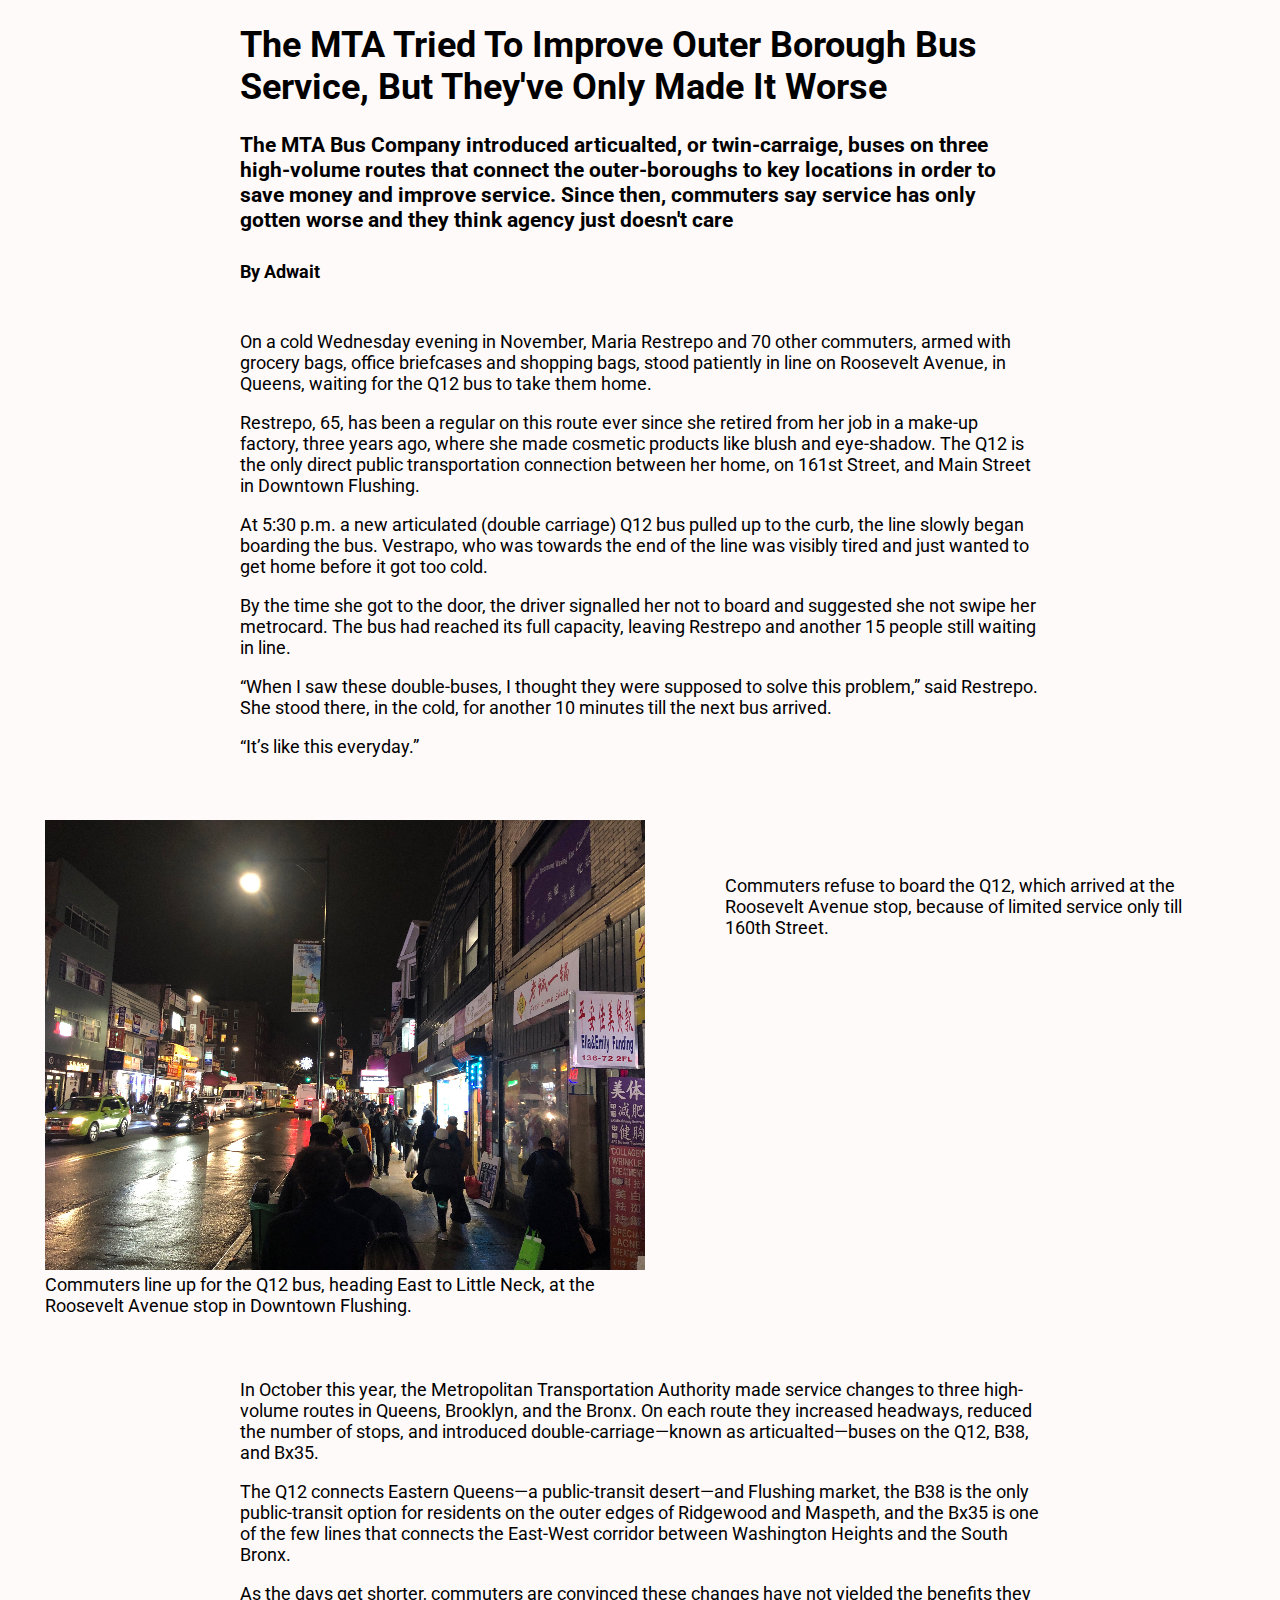
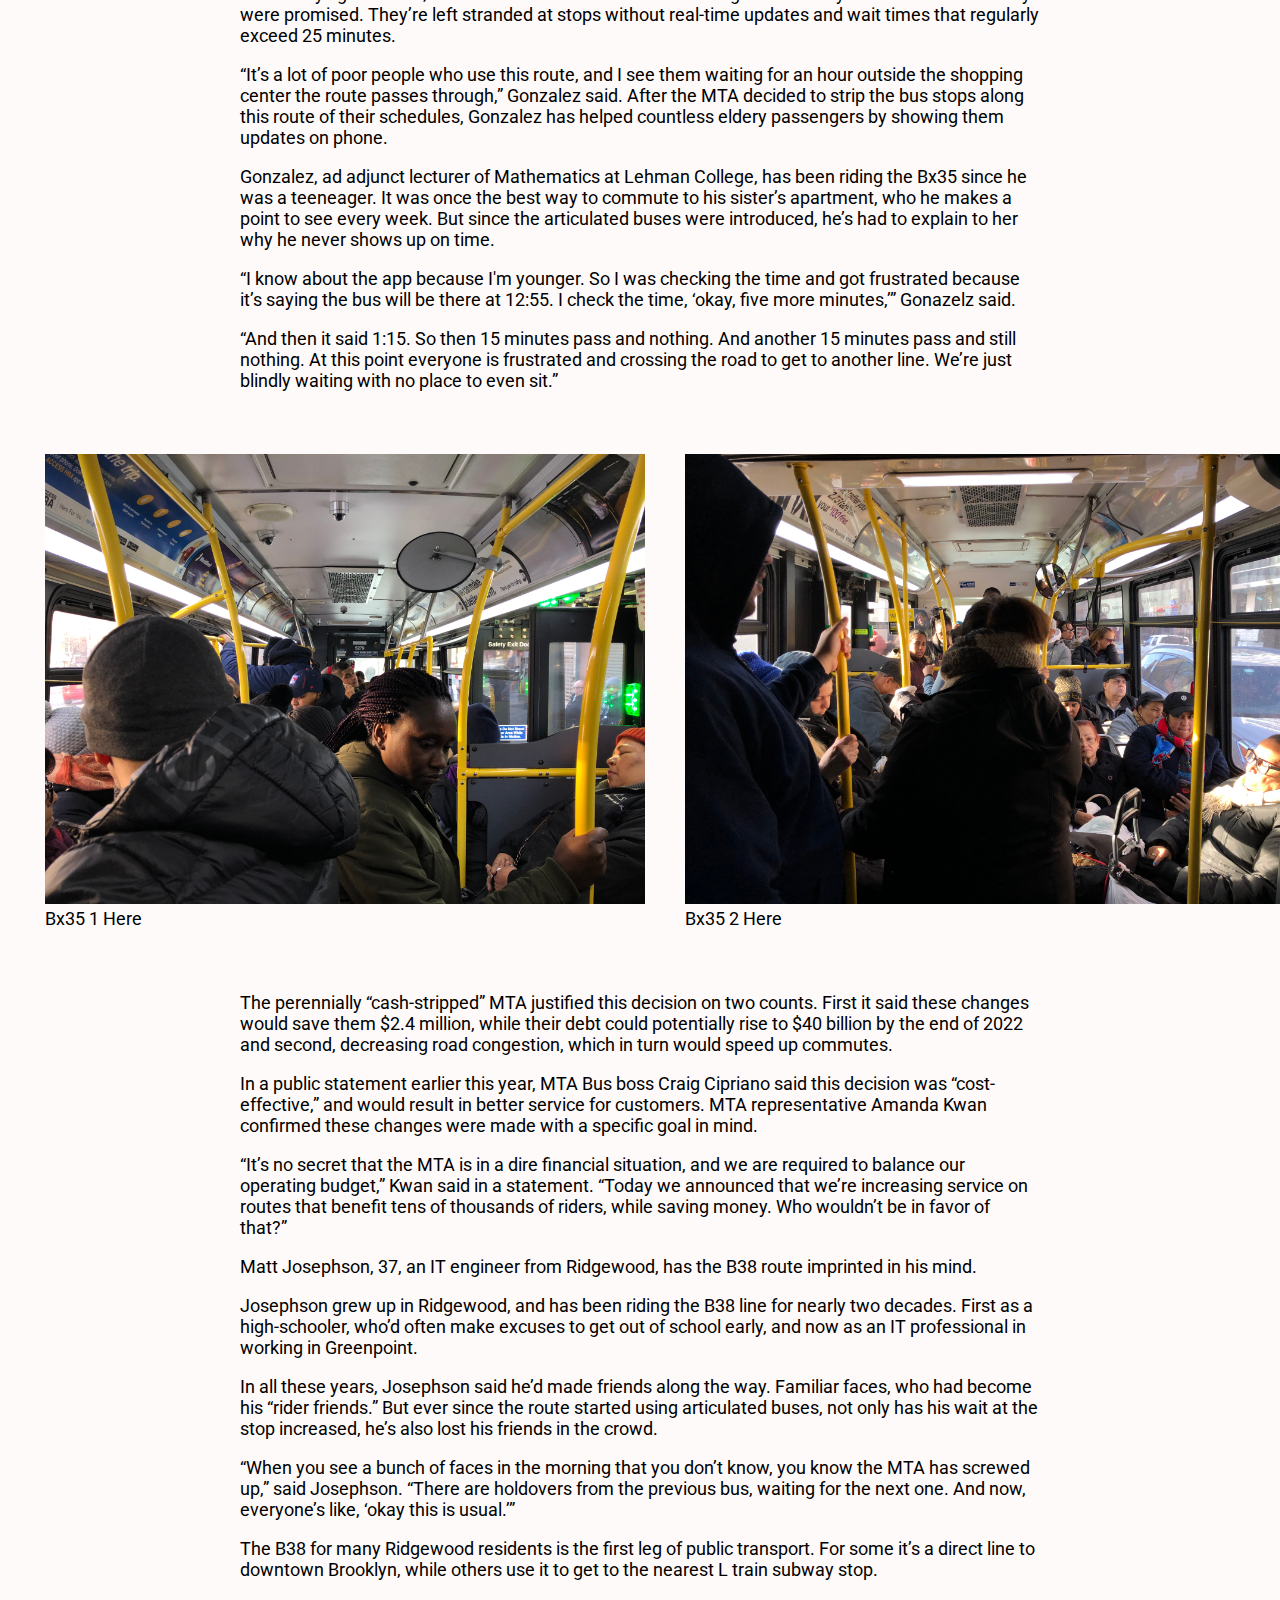
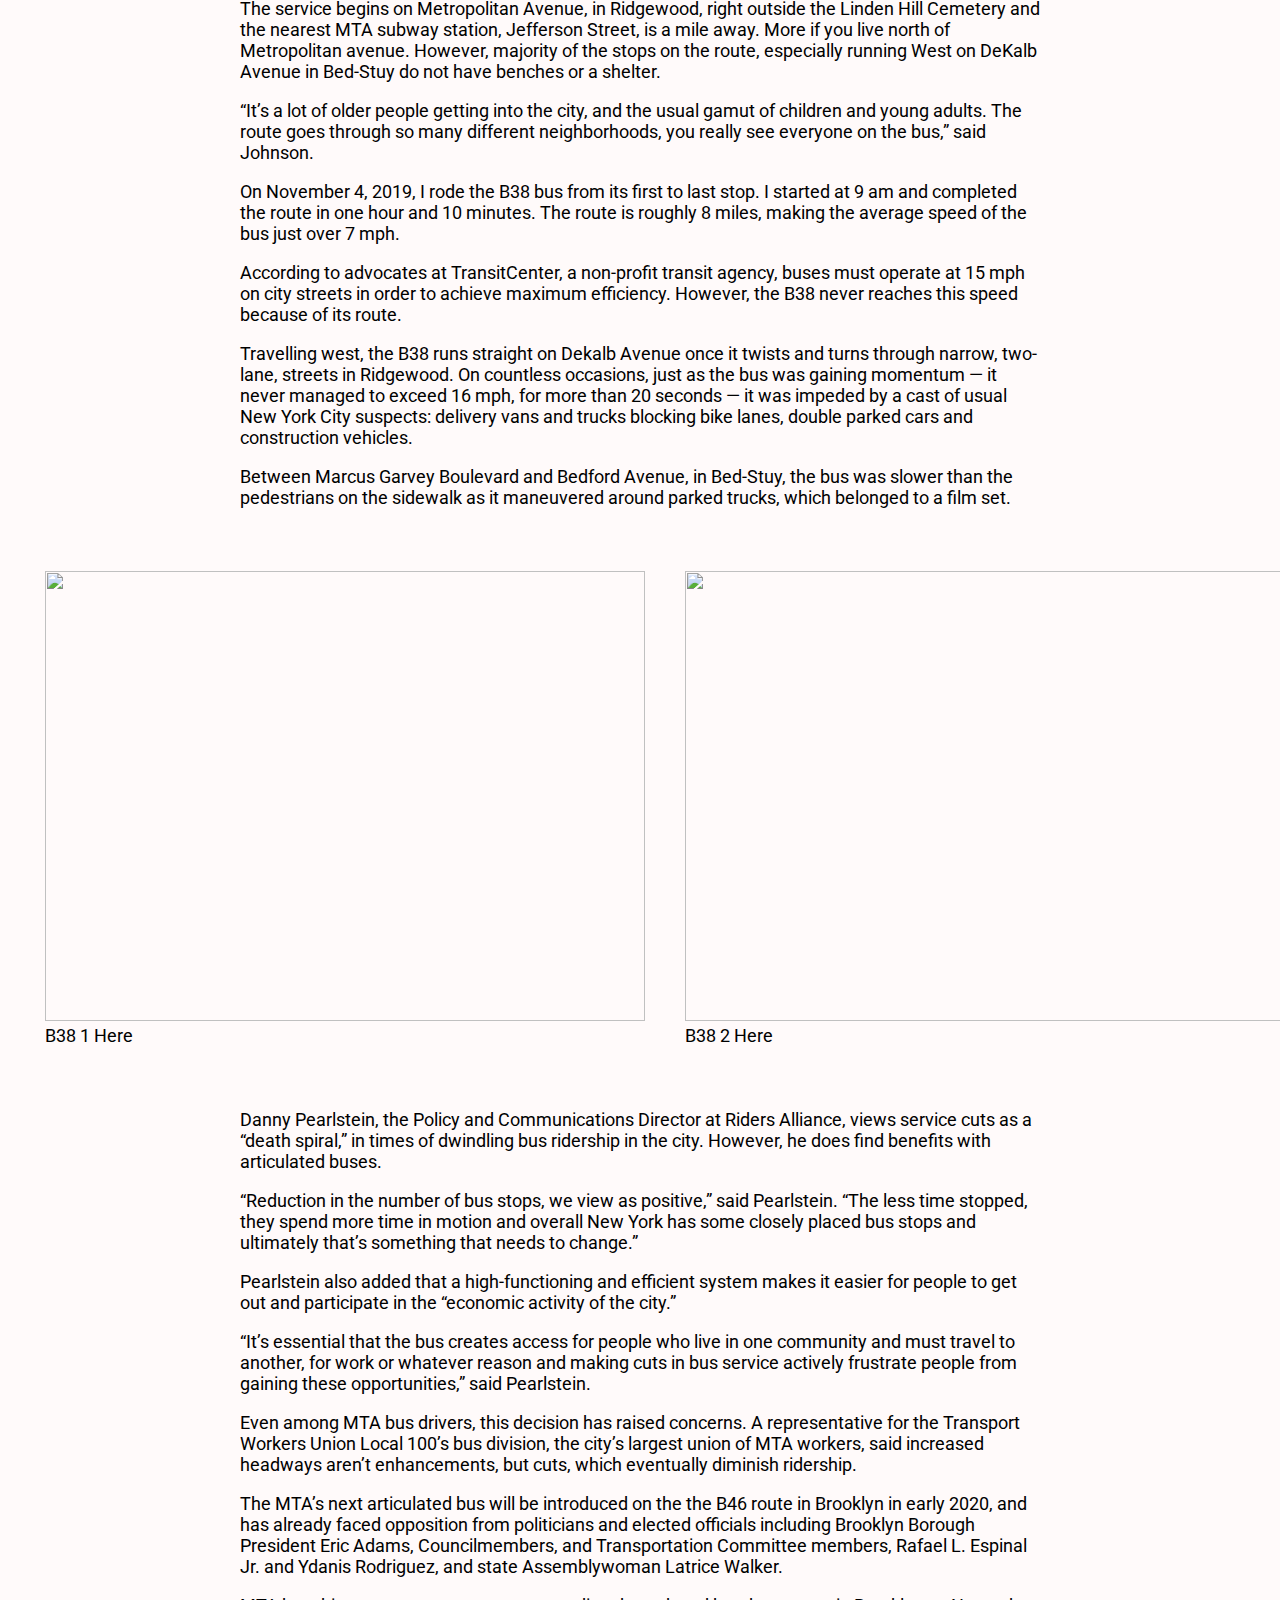
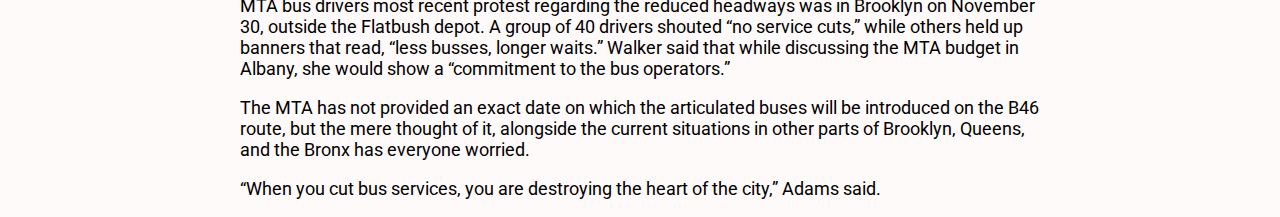
==== index.html @ 7761c4c9 "Rename page2.html to index.html" ====
<!DOCTYPE html>
<html lang="en">

  <head>

    <meta charset="utf-8">
    <!-- set the character set -->
    <meta http-equiv="X-UA-Compatible" content="IE=edge">
    <meta name="viewport" content="width=device-width, initial-scale=1">
    <!-- first step to a responsive site -->
    <title>Work In Progress</title>

    <!-- FONT AWESOME -->
    <link rel="stylesheet" href="page2.css" />

    <!-- Your styles should be called here -->

    <!-- HTML5 Shim and Respond.js IE8 support of HTML5 elements and media queries -->
    <!-- WARNING: Respond.js doesn't work if you view the page via file:// -->
    <!--[if lt IE 9]>
      	  <script src="https://oss.maxcdn.com/libs/html5shiv/3.7.0/html5shiv.js"></script>
      	  <script src="https://oss.maxcdn.com/libs/respond.js/1.4.2/respond.min.js"></script>
      	<![endif]-->
  </head>

  <body>
    <div id="page-wrap">
      <!-- YOUR CONTENT GOES HERE -->
      <h1>The MTA Tried To Improve Outer Borough Bus Service, But They've Only Made It Worse</h1>
      <h3>The MTA Bus Company introduced articualted, or twin-carraige, buses on three high-volume routes that connect the outer-boroughs to key locations in order to save money and improve service. Since then, commuters say service has only gotten
        worse and they think agency just doesn't care
        <h4>By Adwait</h4>

        <div class="para">
          <p>On a cold Wednesday evening in November, Maria Restrepo and 70 other commuters, armed with grocery bags, office briefcases and shopping bags, stood patiently in line on Roosevelt Avenue, in Queens, waiting for the Q12
            bus to take
            them
            home.</p>

          <p>Restrepo, 65, has been a regular on this route ever since she retired from her job in a make-up factory, three years ago, where she made cosmetic products like blush and eye-shadow. The Q12 is the only direct public transportation
            connection between her home, on 161st Street, and Main Street in Downtown Flushing.</p>

          <p>At 5:30 p.m. a new articulated (double carriage) Q12 bus pulled up to the curb, the line slowly began boarding the bus. Vestrapo, who was towards the end of the line was visibly tired and just wanted to get home before it got too cold.
          </p>

          <p>By the time she got to the door, the driver signalled her not to board and suggested she not swipe her metrocard. The bus had reached its full capacity, leaving Restrepo and another 15 people still waiting in line.</p>

          <p>“When I saw these double-buses, I thought they were supposed to solve this problem,” said Restrepo. She stood there, in the cold, for another 10 minutes till the next bus arrived. </p>

          <p>“It’s like this everyday.”</p>
        </div>
    </div>

    <div class="container flex">
      <div class="first-box box">
        <img src="1.jpg">
        <figcaption>Commuters line up for the Q12 bus, heading East to Little Neck, at the Roosevelt Avenue stop in Downtown Flushing.</figcaption>
      </div>
      <div class="second-box box">
        <div id="spy">
          <div class="video-container">
            <div class="video">
              <iframe width="800" height="450" src="https://www.youtube.com/embed/qLBiKyf1YHg" frameborder="0" allowfullscreen></iframe>
              <figcaption>Commuters refuse to board the Q12, which arrived at the Roosevelt Avenue stop, because of limited service only till 160th Street.</figcaption>
            </div>
          </div>
        </div>
      </div>
    </div>

    <div id="page-wrap">
      <div class="para">
        <p> In October this year, the Metropolitan Transportation Authority made service changes to three high-volume routes in Queens, Brooklyn, and the Bronx. On each route they increased headways, reduced the number of stops, and introduced
          double-carriage—known as articualted—buses on the Q12, B38, and Bx35.</p>

        <p>The Q12 connects Eastern Queens—a public-transit desert—and Flushing market, the B38 is the only public-transit option for residents on the outer edges of Ridgewood and Maspeth, and the Bx35 is one of the few lines that connects the
          East-West corridor between Washington Heights and the South Bronx.</p>
      </div>
    </div>

    <div id="page-wrap">
      <div class="para">
        <p> As the days get shorter, commuters are convinced these changes have not yielded the benefits they were promised. They’re left stranded at stops without real-time updates and wait times that regularly exceed 25 minutes.
        </p>
        <p>
          “It’s a lot of poor people who use this route, and I see them waiting for an hour outside the shopping center the route passes through,” Gonzalez said. After the MTA decided to strip the bus stops along this route of their schedules,
          Gonzalez
          has helped countless eldery passengers by showing them updates on phone.</p>

        <p>Gonzalez, ad adjunct lecturer of Mathematics at Lehman College, has been riding the Bx35 since he was a teeneager. It was once the best way to commute to his sister’s apartment, who he makes a point to see every week. But since the
          articulated
          buses were introduced, he’s had to explain to her why he never shows up on time.</p>

        <p>“I know about the app because I'm younger. So I was checking the time and got frustrated because it’s saying the bus will be there at 12:55. I check the time, ‘okay, five more minutes,’” Gonazelz said.</p>

        <p>“And then it said 1:15. So then 15 minutes pass and nothing. And another 15 minutes pass and still nothing. At this point everyone is frustrated and crossing the road to get to another line. We’re just blindly waiting with no place to even
          sit.”</p>
      </div>
    </div>

    <div class="container flex">
      <div class="first-box box">
        <img src="bx_1.JPG" width="600" height="450">
        <figcaption>Bx35 1 Here</figcaption>
      </div>
      <div class=" second-box box">
        <img src="bx_2.JPG" width="600" height="450">
        <figcaption>Bx35 2 Here</figcaption>
      </div>
    </div>

    <div id="page-wrap">
      <div class="para">
        <p>The perennially “cash-stripped” MTA justified this decision on two counts. First it said these changes would save them $2.4 million, while their debt could potentially rise to $40 billion by the end of 2022 and second, decreasing road
          congestion, which in turn would speed up commutes.</p>

        <p> In a public statement earlier this year, MTA Bus boss Craig Cipriano said this decision was “cost-effective,” and would result in better service for customers. MTA representative Amanda Kwan confirmed these changes were made with a
          specific
          goal in mind.</p>

        <p> “It’s no secret that the MTA is in a dire financial situation, and we are required to balance our operating budget,” Kwan said in a statement. “Today we announced that we’re increasing service on routes that benefit tens of thousands of
          riders,
          while saving money. Who wouldn’t be in favor of that?”
        </p>

        <p>Matt Josephson, 37, an IT engineer from Ridgewood, has the B38 route imprinted in his mind.</p>

        <p> Josephson grew up in Ridgewood, and has been riding the B38 line for nearly two decades. First as a high-schooler, who’d often make excuses to get out of school early, and now as an IT professional in working in Greenpoint.</p>

        <p> In all these years, Josephson said he’d made friends along the way. Familiar faces, who had become his “rider friends.” But ever since the route started using articulated buses, not only has his wait at the stop increased, he’s also lost
          his
          friends in the crowd.</p>

        <p> “When you see a bunch of faces in the morning that you don’t know, you know the MTA has screwed up,” said Josephson. “There are holdovers from the previous bus, waiting for the next one. And now, everyone’s like, ‘okay this is usual.’”
        </p>

        <p> The B38 for many Ridgewood residents is the first leg of public transport. For some it’s a direct line to downtown Brooklyn, while others use it to get to the nearest L train subway stop.</p>

        <p> The service begins on Metropolitan Avenue, in Ridgewood, right outside the Linden Hill Cemetery and the nearest MTA subway station, Jefferson Street, is a mile away. More if you live north of Metropolitan avenue. However, majority of the
          stops
          on the route, especially running West on DeKalb Avenue in Bed-Stuy do not have benches or a shelter.</p>

        <p> “It’s a lot of older people getting into the city, and the usual gamut of children and young adults. The route goes through so many different neighborhoods, you really see everyone on the bus,” said Johnson.</p>

        <p> On November 4, 2019, I rode the B38 bus from its first to last stop. I started at 9 am and completed the route in one hour and 10 minutes. The route is roughly 8 miles, making the average speed of the bus just over 7 mph.</p>

        <p> According to advocates at TransitCenter, a non-profit transit agency, buses must operate at 15 mph on city streets in order to achieve maximum efficiency. However, the B38 never reaches this speed because of its route.</p>

        <p> Travelling west, the B38 runs straight on Dekalb Avenue once it twists and turns through narrow, two-lane, streets in Ridgewood. On countless occasions, just as the bus was gaining momentum — it never managed to exceed 16 mph, for more
          than
          20
          seconds — it was impeded by a cast of usual New York City suspects: delivery vans and trucks blocking bike lanes, double parked cars and construction vehicles. </p>

        <p> Between Marcus Garvey Boulevard and Bedford Avenue, in Bed-Stuy, the bus was slower than the pedestrians on the sidewalk as it maneuvered around parked trucks, which belonged to a film set.</p>
      </div>
    </div>

    <div class="container flex">
      <div class="first-box box">
        <img src="38_1.jpg" width="600" height="450">
        <figcaption>B38 1 Here</figcaption>
      </div>
      <div class=" second-box box">
        <img src="38_3.gif" width="600" height="450">
        <figcaption>B38 2 Here</figcaption>
      </div>
    </div>

    <div id="page-wrap">
      <div class="para">
        <p> Danny Pearlstein, the Policy and Communications Director at Riders Alliance, views service cuts as a “death spiral,” in times of dwindling bus ridership in the city. However, he does find benefits with articulated buses.</p>

        <p> “Reduction in the number of bus stops, we view as positive,” said Pearlstein. “The less time stopped, they spend more time in motion and overall New York has some closely placed bus stops and ultimately that’s something that needs to
          change.”
        </p>

        <p> Pearlstein also added that a high-functioning and efficient system makes it easier for people to get out and participate in the “economic activity of the city.”</p>

        <p> “It’s essential that the bus creates access for people who live in one community and must travel to another, for work or whatever reason and making cuts in bus service actively frustrate people from gaining these opportunities,” said
          Pearlstein.</p>

        <p> Even among MTA bus drivers, this decision has raised concerns. A representative for the Transport Workers Union Local 100’s bus division, the city’s largest union of MTA workers, said increased headways aren’t enhancements, but cuts,
          which
          eventually diminish ridership.</p>

        <p> The MTA’s next articulated bus will be introduced on the the B46 route in Brooklyn in early 2020, and has already faced opposition from politicians and elected officials including Brooklyn Borough President Eric Adams, Councilmembers, and
          Transportation Committee members, Rafael L. Espinal Jr. and Ydanis Rodriguez, and state Assemblywoman Latrice Walker.</p>

        <p> MTA bus drivers most recent protest regarding the reduced headways was in Brooklyn on November 30, outside the Flatbush depot. A group of 40 drivers shouted “no service cuts,” while others held up banners that read, “less busses, longer
          waits.”
          Walker said that while discussing the MTA budget in Albany, she would show a “commitment to the bus operators.”</p>

        <p> The MTA has not provided an exact date on which the articulated buses will be introduced on the B46 route, but the mere thought of it, alongside the current situations in other parts of Brooklyn, Queens, and the Bronx has everyone
          worried.
        </p>

        <p> “When you cut bus services, you are destroying the heart of the city,” Adams said.
        </p>
      </div>
    </div>
    <!-- the jQuery library. You need this to be able to use jQuery ($) -->
    <script src="https://cdnjs.cloudflare.com/ajax/libs/jquery/3.3.1/jquery.min.js"></script>

    <!-- Your javascript should be called here -->
    <script src="https://watchjs.tcm.io/js/watch.min.js"></script>
    <script src="main.js"></script>
  </body>

</html>
---- page2.css ----
/*
This is a good layout for a mobile-first CSS template.
Following this flow will minimize the number of styles you need to write and will ensure you are thinking, designing and developing mobile-first.
Most of your styles get written like standard CSS, but for your mobile presentation. Generally speaking, a good mobile presention will stretch out nicely for larger screens.
Sometimes, when we stretch out to larger screens, we need to make minor tweaks for the larger devices -- you can make these tweaks in the tablet media query, or if the issue exists on desktop only, the desktop media query.
You will find this is far easier than the opposite task of using CSS to cram your desktop experience into a mobile device.
*/
/*********************************************************************
 LOADS IN A NICE RESET TO ENSURE ALL BROWSERS HAVE THE SAME BASE STYLES
*********************************************************************/
@import url('https://cdnjs.cloudflare.com/ajax/libs/normalize/7.0.0/normalize.min.css');
@import url('https://fonts.googleapis.com/css?family=Roboto:300,400&display=swap');

/*********************************************************************
  YOUR MOBILE/BASE STYLES GO HERE
*********************************************************************/
* {
    box-sizing: border-box;
}

html, body {
    /* Sets default font-size to 16px, ensuring 1em = 16px; */
    font-size: 18px;
    font-family: 'Roboto', sans-serif;
    background-color: #fffafa;
}

h3 {
    padding-bottom: 5px;
}

h4 {
    padding-bottom: 25px;
}

.para {
    max-width: 800px;
    padding: 0px;
    margin: 0 auto;
}

#page-wrap {
    max-width: 800px;
    margin: 0 auto;
}

.container {
    max-width: 1200px;
    margin: 0 auto;
    padding: 5px;
}

header {
    max-width: 900px;
    float: left;
    height: 50px;
}

.flex {
    display: flex;
    flex-direction: column;
    justify-content: space-between;
    padding-top: 45px;
    padding-bottom: 45px;
}

.box {
    flex-basis: 45%;
    margin-bottom: 16px;
    margin-left: 0px;
}

.first-box {
    /*float: left;*/
    max-width: 800px;
    margin: 0px;
    padding-right: 20px;
    order: 1;
}

/*.first-box p{
    color: #ffffff;
    padding-left: 80px;
    padding-top: 50px;
}
*/
.second-box {
    float: ;
    max-width: 800px;
    margin: 0px;
    padding-left: 20px;
    order: 2;
}

.video-container {
    max-width: 1200px;
    padding: 5px;
    margin: 0 auto;
}

.video-container.sticky {
    position: fixed;
    right: 0;
    bottom: 0;
    max-idth: 1200px;
}

.video, #spy {
    position: relative;
    padding-bottom: 56.25%;
    padding-top: 25px;
    height: 0;
}

.video-container.sticky {
    position: fixed;
    right: 0;
    bottom: 0;
    width: 15%;
}

.video iframe {
    position: absolute;
    height: 100%;
    width: 100%;
    top: 0;
    left: 0;
    border: 0;
}

/*********************************************************************
  YOUR TABLET/DESKTOP STYLES GO HERE
*********************************************************************/
@media(min-width: 681px) {

    /* Any adjustments for tablets and larger go here.
    Note these styles will be applied to anything 681px or larger -- so tablet AND desktop */
    .flex {
        flex-direction: row;
    }
}

/*********************************************************************
  YOUR DESKTOP-ONLY STYLES GO HERE
*********************************************************************/
@media(min-width: 729px) {
    /* Any adjustments for desktop and larger go here.
    Note these styles will be applied to anything 729px or larger -- so desktop */
}
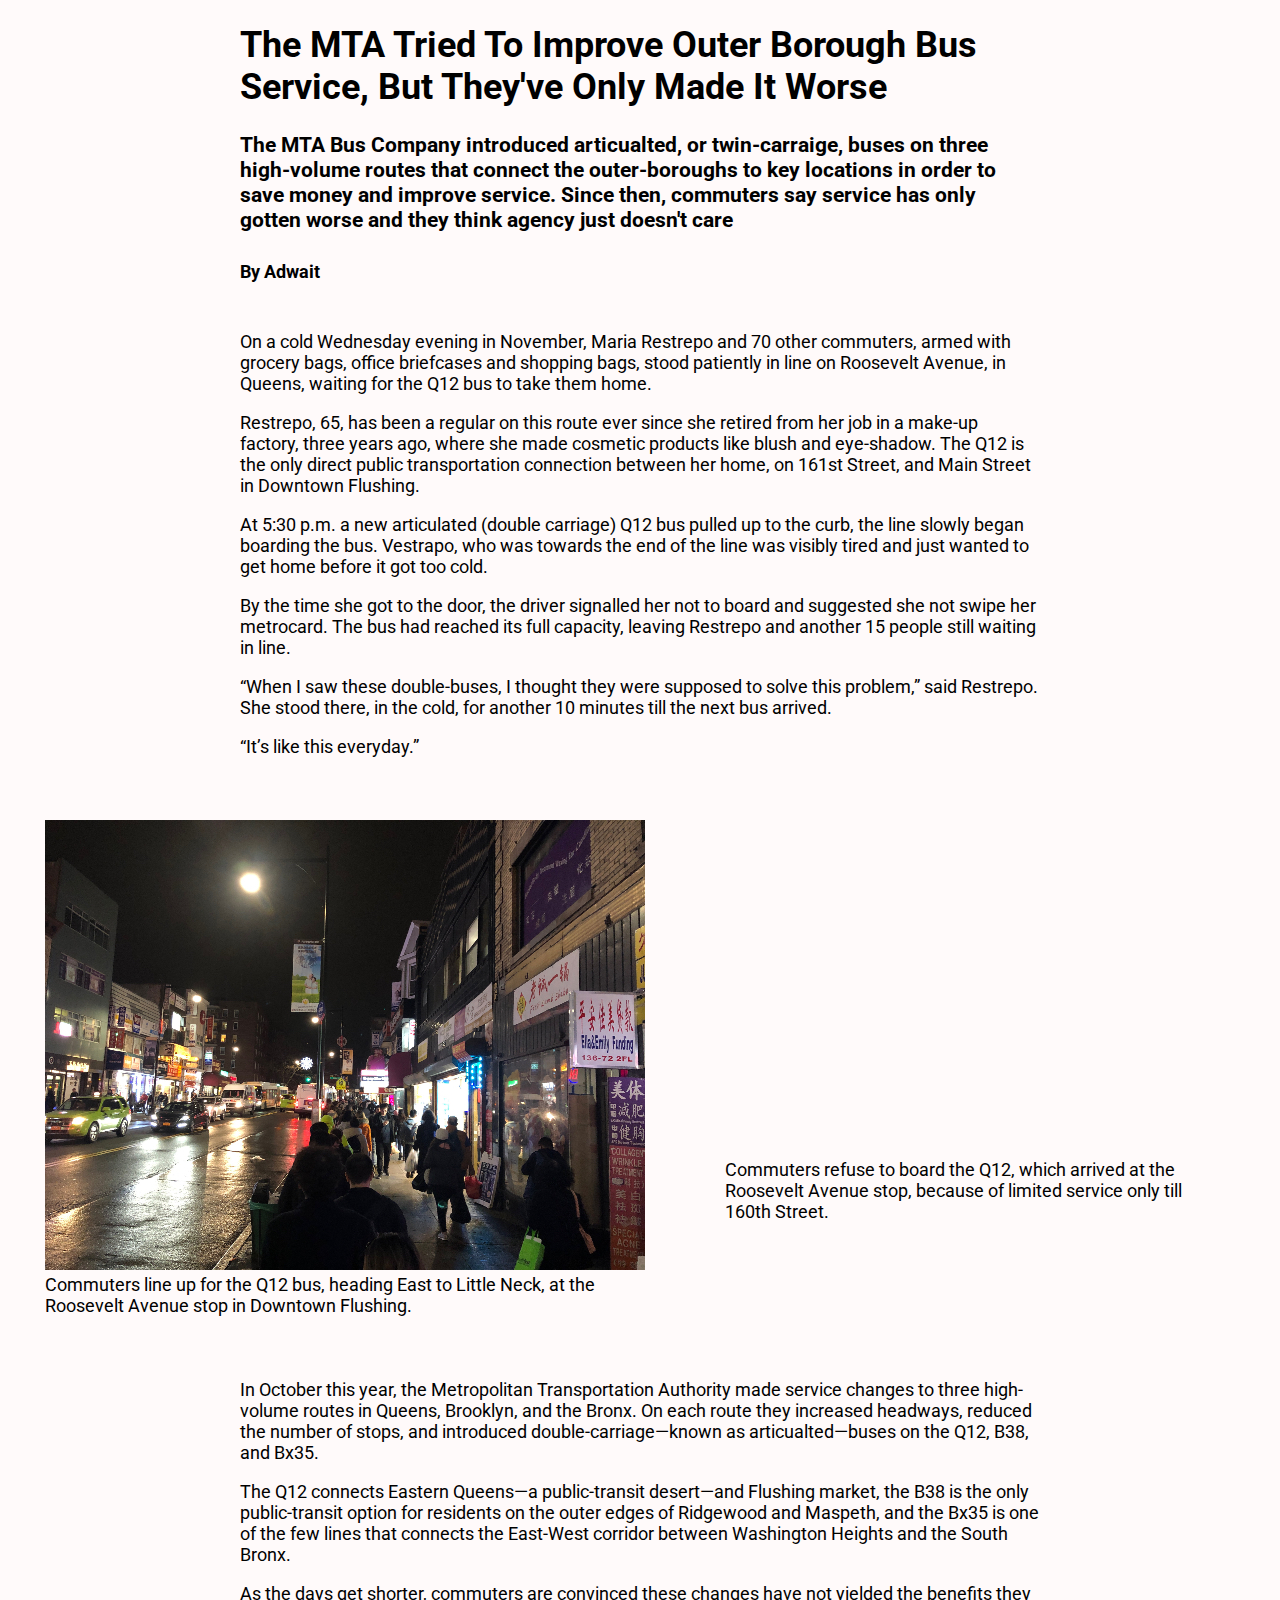
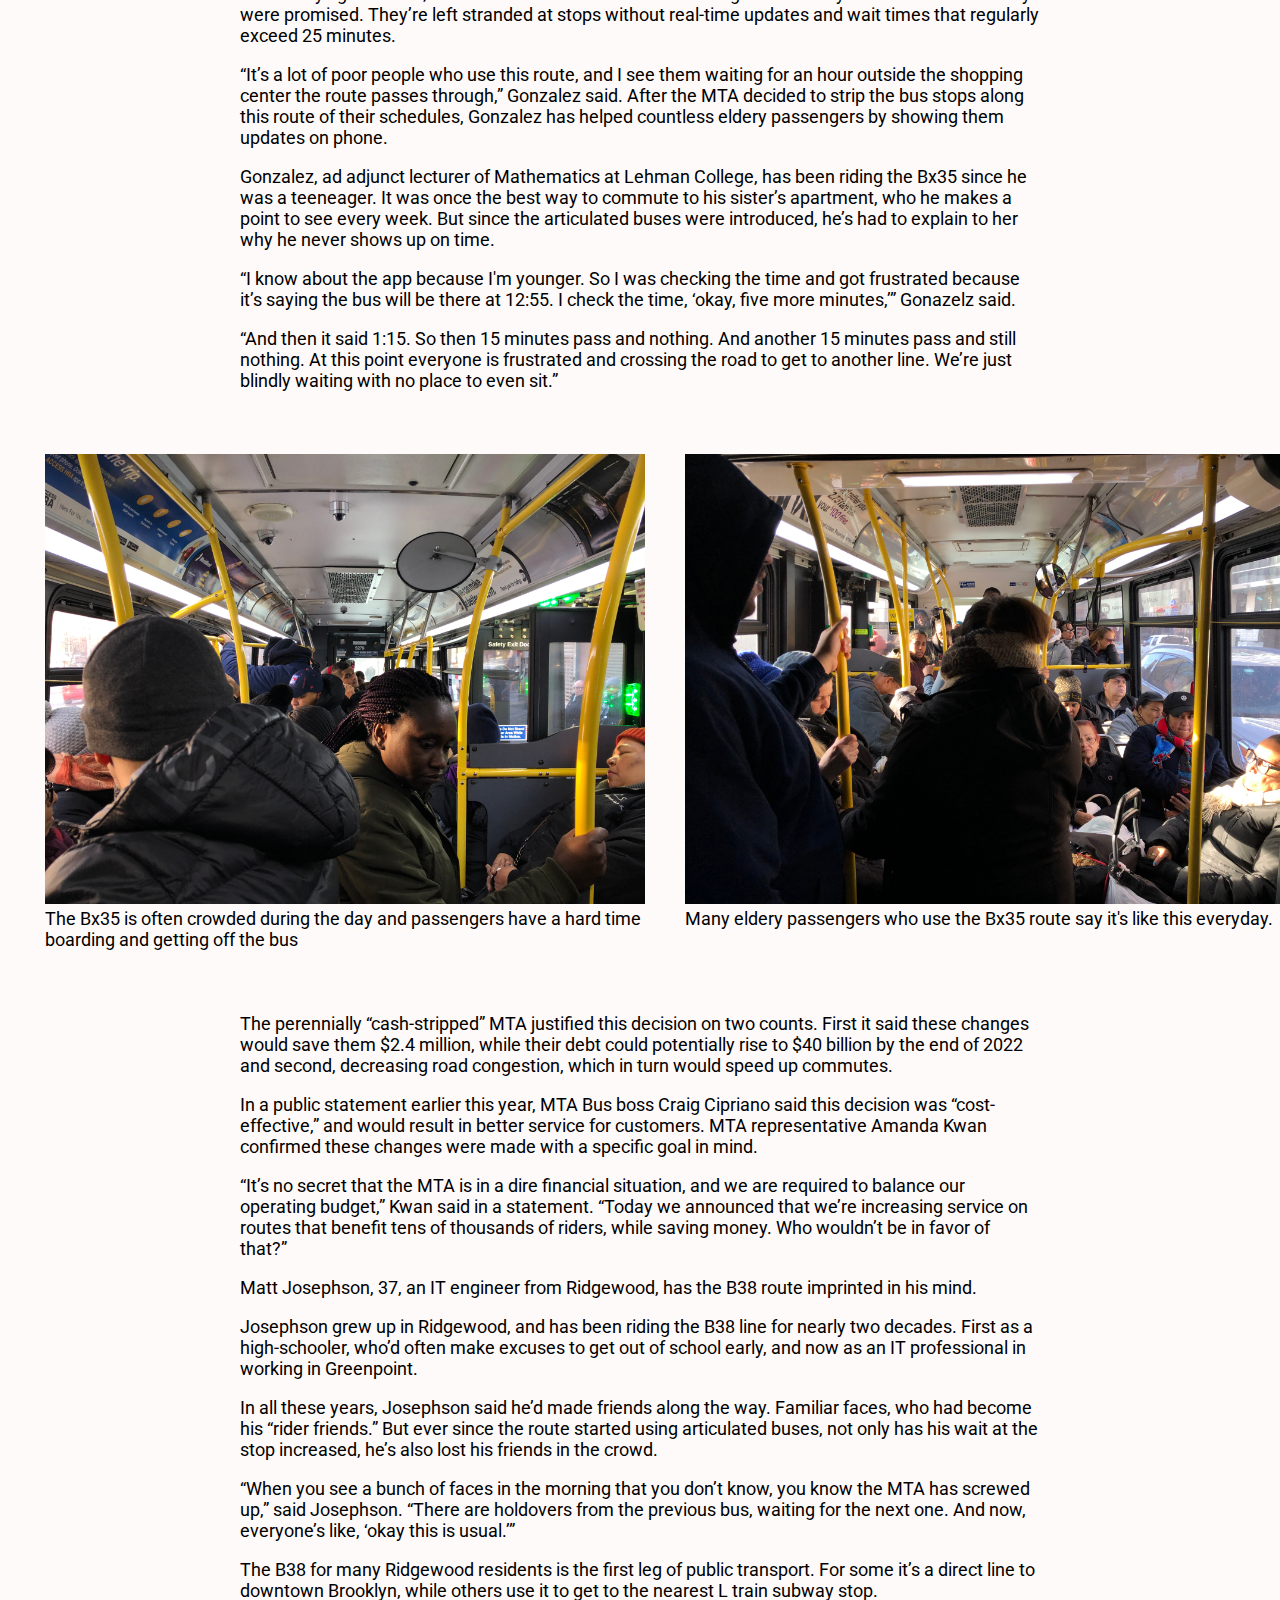
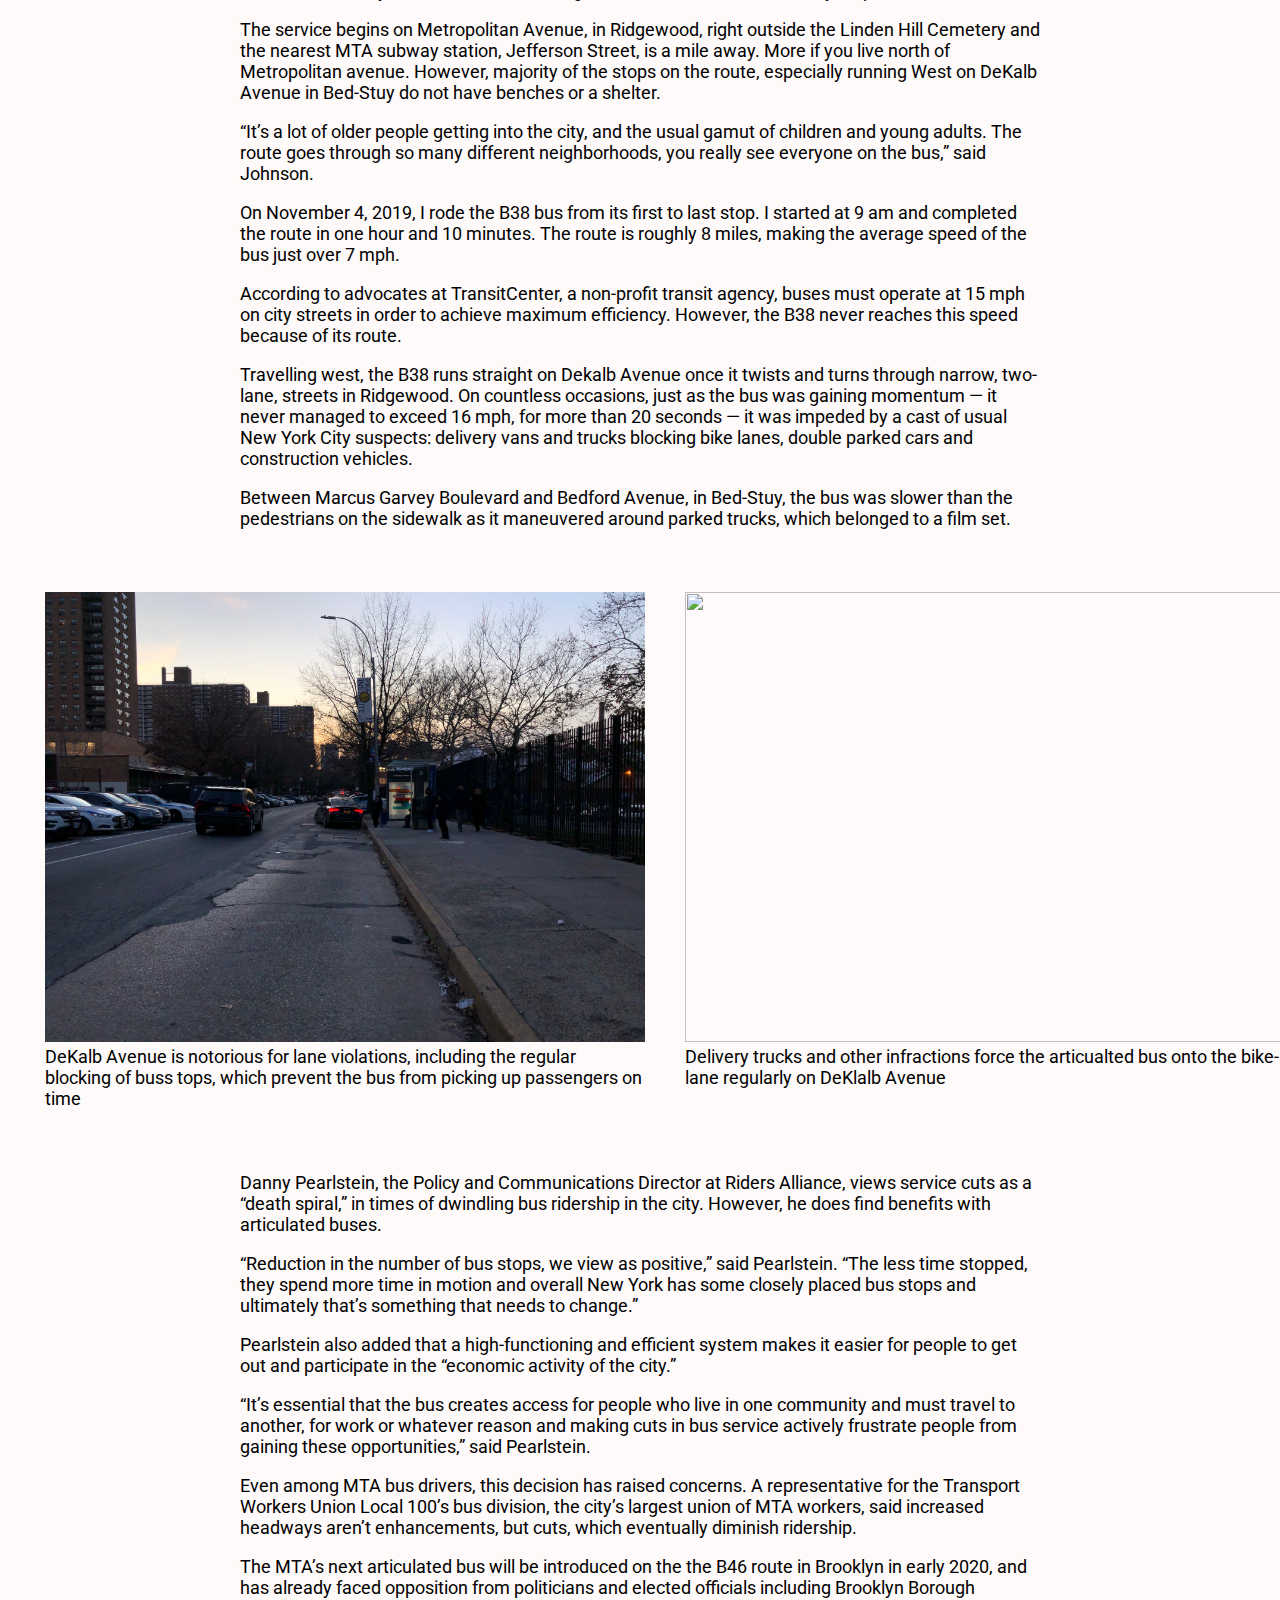
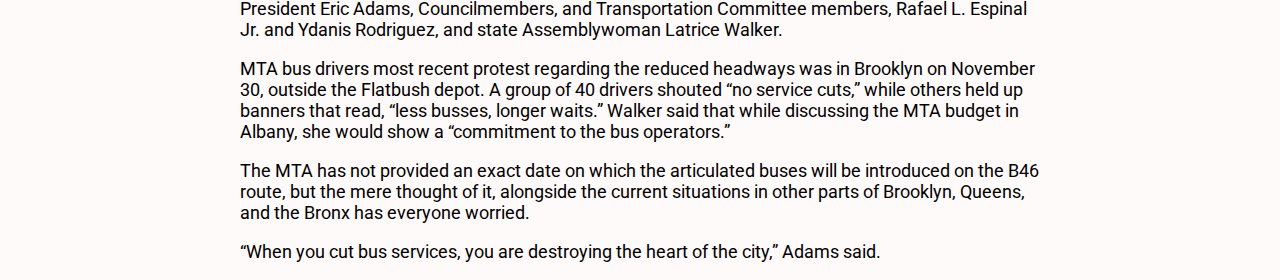
==== commit 2f583e41: "Update index.html" ====
--- a/index.html
+++ b/index.html
@@ -8,10 +8,10 @@
     <meta http-equiv="X-UA-Compatible" content="IE=edge">
     <meta name="viewport" content="width=device-width, initial-scale=1">
     <!-- first step to a responsive site -->
-    <title>Work In Progress</title>
+    <title>Adwait Project</title>
 
     <!-- FONT AWESOME -->
-    <link rel="stylesheet" href="page2.css" />
+    <link rel="stylesheet" href="style.css" />
 
     <!-- Your styles should be called here -->
 
@@ -61,8 +61,8 @@
           <div class="video-container">
             <div class="video">
               <iframe width="800" height="450" src="https://www.youtube.com/embed/qLBiKyf1YHg" frameborder="0" allowfullscreen></iframe>
-              <figcaption>Commuters refuse to board the Q12, which arrived at the Roosevelt Avenue stop, because of limited service only till 160th Street.</figcaption>
-            </div>
+              </div>
+            <figcaption>Commuters refuse to board the Q12, which arrived at the Roosevelt Avenue stop, because of limited service only till 160th Street.</figcaption>
           </div>
         </div>
       </div>
@@ -101,11 +101,11 @@
     <div class="container flex">
       <div class="first-box box">
         <img src="bx_1.JPG" width="600" height="450">
-        <figcaption>Bx35 1 Here</figcaption>
+        <figcaption>The Bx35 is often crowded during the day and passengers have a hard time boarding and getting off the bus</figcaption>
       </div>
       <div class=" second-box box">
         <img src="bx_2.JPG" width="600" height="450">
-        <figcaption>Bx35 2 Here</figcaption>
+        <figcaption>Many eldery passengers who use the Bx35 route say it's like this everyday.</figcaption>
       </div>
     </div>
 
@@ -157,12 +157,12 @@
 
     <div class="container flex">
       <div class="first-box box">
-        <img src="38_1.jpg" width="600" height="450">
-        <figcaption>B38 1 Here</figcaption>
+        <img src="38_1.JPG" width="600" height="450">
+        <figcaption>DeKalb Avenue is notorious for lane violations, including the regular blocking of buss tops, which prevent the bus from picking up passengers on time</figcaption>
       </div>
       <div class=" second-box box">
         <img src="38_3.gif" width="600" height="450">
-        <figcaption>B38 2 Here</figcaption>
+        <figcaption>Delivery trucks and other infractions force the articualted bus onto the bike-lane regularly on DeKlalb Avenue</figcaption>
       </div>
     </div>
 
--- a/style.css
+++ b/style.css
@@ -0,0 +1,149 @@
+/*
+This is a good layout for a mobile-first CSS template.
+Following this flow will minimize the number of styles you need to write and will ensure you are thinking, designing and developing mobile-first.
+Most of your styles get written like standard CSS, but for your mobile presentation. Generally speaking, a good mobile presention will stretch out nicely for larger screens.
+Sometimes, when we stretch out to larger screens, we need to make minor tweaks for the larger devices -- you can make these tweaks in the tablet media query, or if the issue exists on desktop only, the desktop media query.
+You will find this is far easier than the opposite task of using CSS to cram your desktop experience into a mobile device.
+*/
+/*********************************************************************
+ LOADS IN A NICE RESET TO ENSURE ALL BROWSERS HAVE THE SAME BASE STYLES
+*********************************************************************/
+@import url('https://cdnjs.cloudflare.com/ajax/libs/normalize/7.0.0/normalize.min.css');
+@import url('https://fonts.googleapis.com/css?family=Roboto:300,400&display=swap');
+
+/*********************************************************************
+  YOUR MOBILE/BASE STYLES GO HERE
+*********************************************************************/
+* {
+    box-sizing: border-box;
+}
+
+html, body {
+    /* Sets default font-size to 16px, ensuring 1em = 16px; */
+    font-size: 18px;
+    font-family: 'Roboto', sans-serif;
+    background-color: #fffafa;
+}
+
+h3 {
+    padding-bottom: 5px;
+}
+
+h4 {
+    padding-bottom: 25px;
+}
+
+.para {
+    max-width: 800px;
+    padding: 0px;
+    margin: 0 auto;
+}
+
+#page-wrap {
+    max-width: 800px;
+    margin: 0 auto;
+}
+
+.container {
+    max-width: 1200px;
+    margin: 0 auto;
+    padding: 5px;
+}
+
+header {
+    max-width: 900px;
+    float: left;
+    height: 50px;
+}
+
+.flex {
+    display: flex;
+    flex-direction: column;
+    justify-content: space-between;
+    padding-top: 45px;
+    padding-bottom: 45px;
+}
+
+.box {
+    flex-basis: 45%;
+    margin-bottom: 16px;
+    margin-left: 0px;
+}
+
+.first-box {
+    /*float: left;*/
+    max-width: 800px;
+    margin: 0px;
+    padding-right: 20px;
+    order: 1;
+}
+
+/*.first-box p{
+    color: #ffffff;
+    padding-left: 80px;
+    padding-top: 50px;
+}
+*/
+.second-box {
+    float: ;
+    max-width: 800px;
+    margin: 0px;
+    padding-left: 20px;
+    order: 2;
+}
+
+.video-container {
+    max-width: 1200px;
+    padding: 5px;
+    margin: 0 auto;
+}
+
+.video-container.sticky {
+    position: fixed;
+    right: 0;
+    bottom: 0;
+    max-idth: 1200px;
+}
+
+.video, #spy {
+    position: relative;
+    padding-bottom: 56.25%;
+    padding-top: 25px;
+    height: 0;
+}
+
+.video-container.sticky {
+    position: fixed;
+    right: 0;
+    bottom: 0;
+    width: 15%;
+}
+
+.video iframe {
+    position: absolute;
+    height: 100%;
+    width: 100%;
+    top: 0;
+    left: 0;
+    border: 0;
+}
+
+/*********************************************************************
+  YOUR TABLET/DESKTOP STYLES GO HERE
+*********************************************************************/
+@media(min-width: 681px) {
+
+    /* Any adjustments for tablets and larger go here.
+    Note these styles will be applied to anything 681px or larger -- so tablet AND desktop */
+    .flex {
+        flex-direction: row;
+    }
+}
+
+/*********************************************************************
+  YOUR DESKTOP-ONLY STYLES GO HERE
+*********************************************************************/
+@media(min-width: 729px) {
+    /* Any adjustments for desktop and larger go here.
+    Note these styles will be applied to anything 729px or larger -- so desktop */
+}
